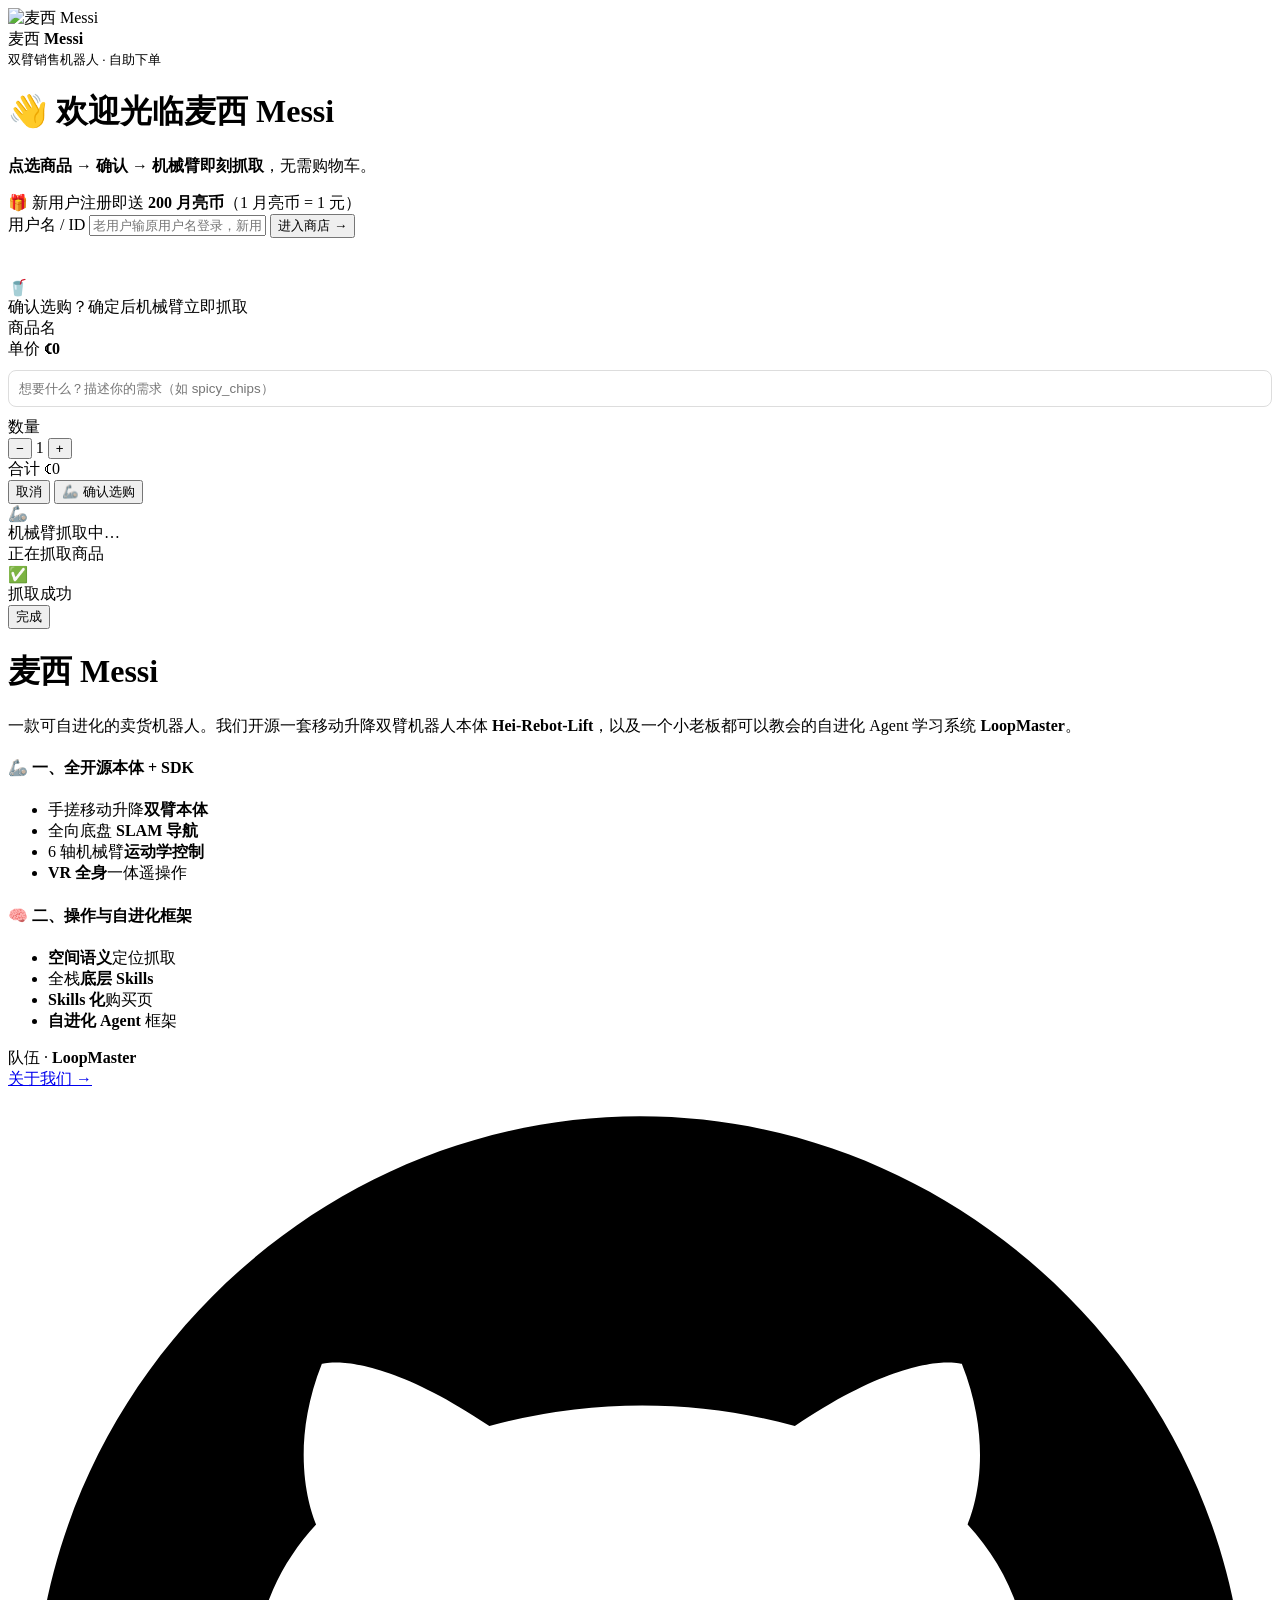
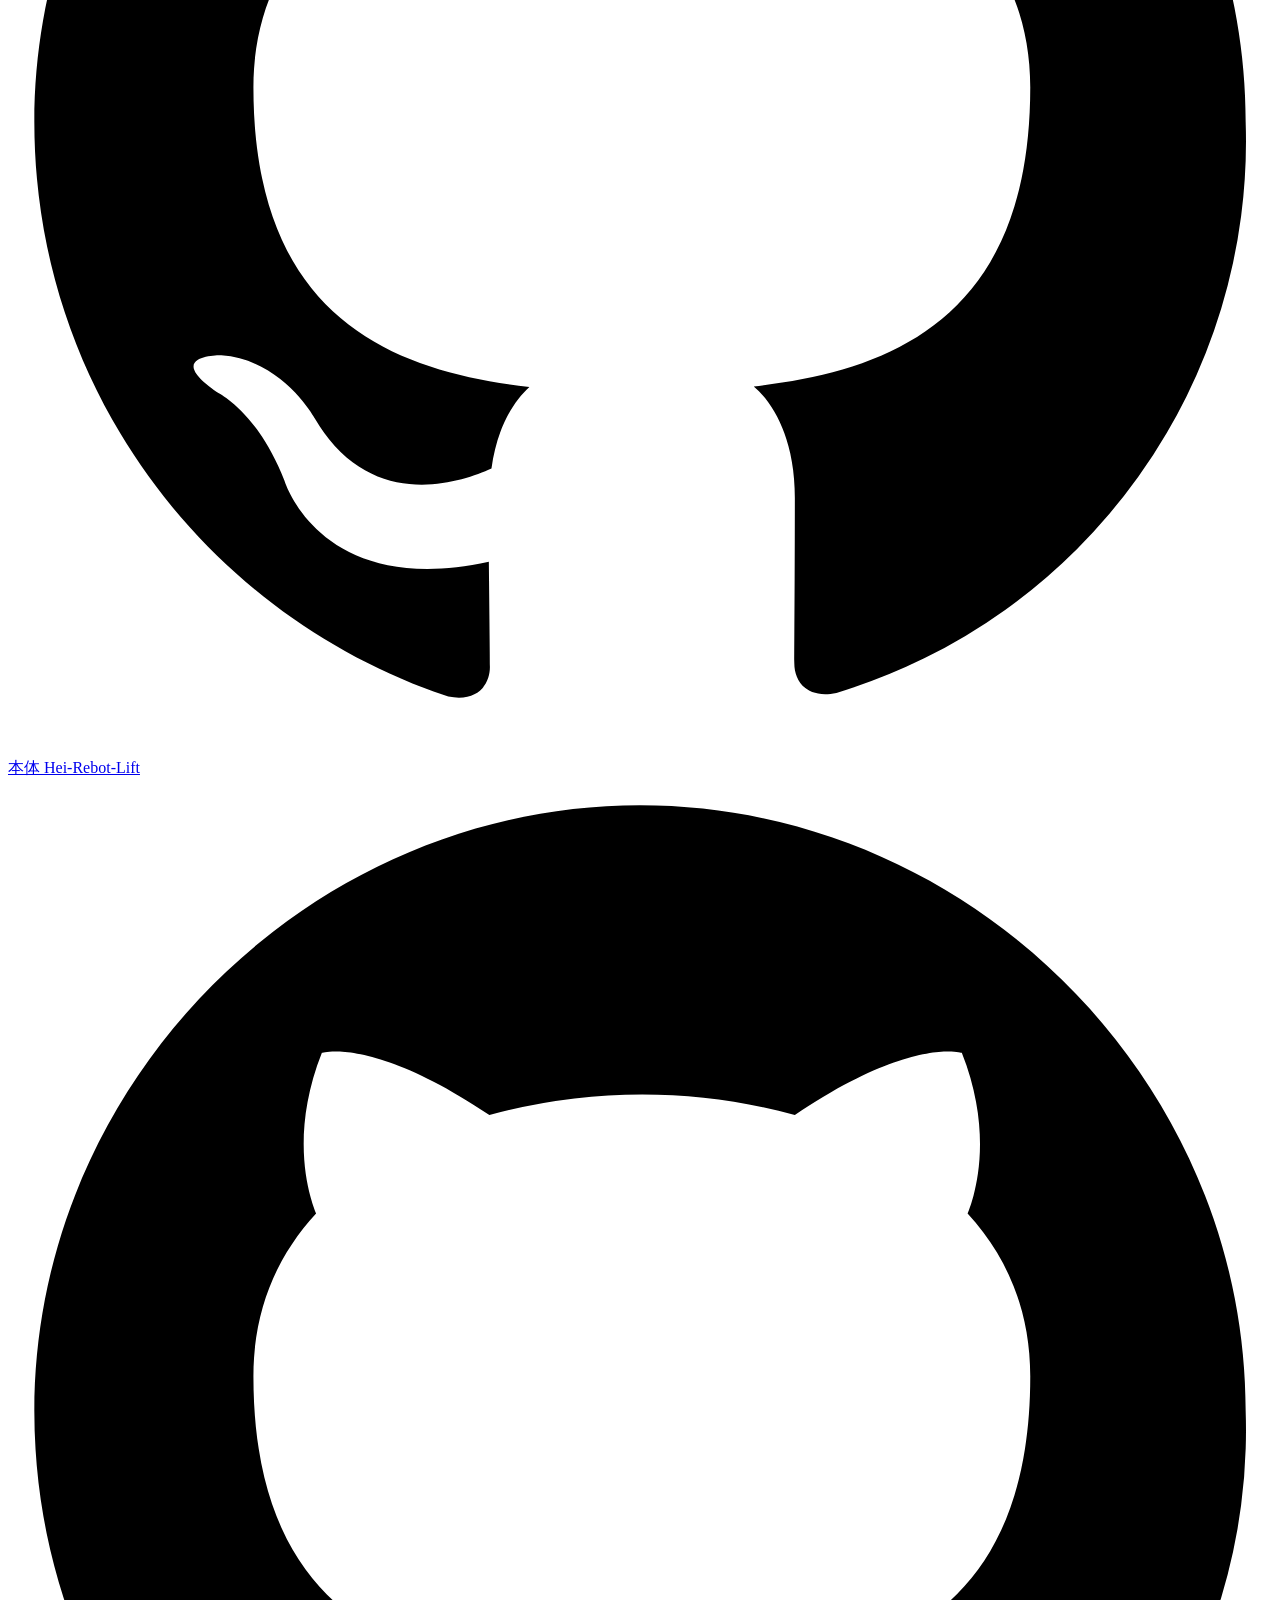
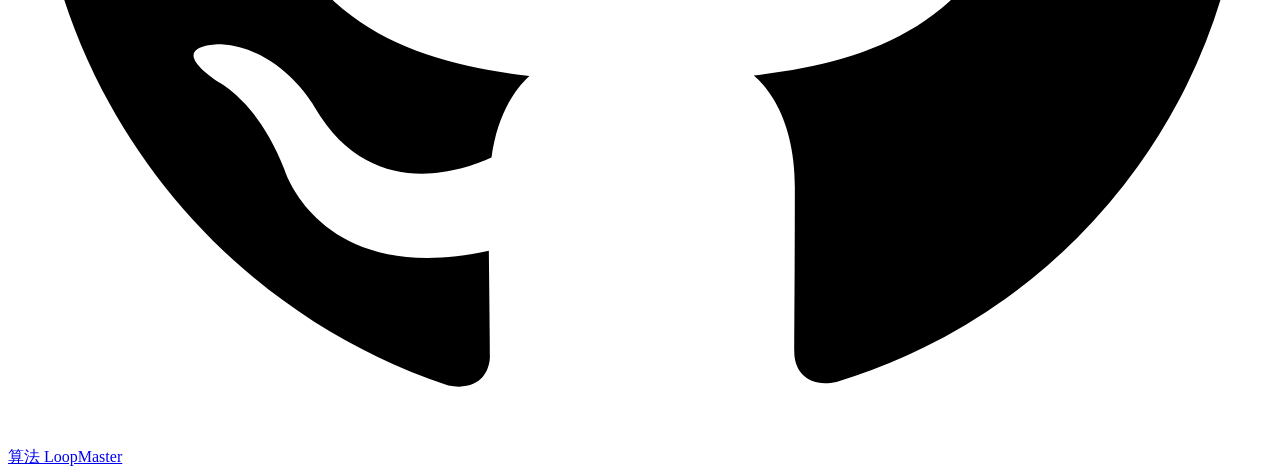
==== web_page/templates/index.html @ ed4478f7 "web: 商品仓库换成 7 件常见零食饮料+自定义，发给 agent 的字段全改英文小写下划线 - SEED_PRODUCTS 重置为 可乐/红牛/瓶装水/火腿肠/香肠/饼干/蛋糕/自定义(custo" ====
<!DOCTYPE html>
<html lang="zh-CN">
<head>
<meta charset="UTF-8">
<meta name="viewport" content="width=device-width, initial-scale=1.0, maximum-scale=1.0">
<title>麦西 Messi · 自助售卖</title>
<link rel="icon" type="image/png" href="/static/logo.png">
<link rel="stylesheet" href="/static/style.css?v=20260711d">
</head>
<body>
<div class="topbar">
  <div class="brand">
    <img class="logo" src="/static/logo.png" alt="麦西 Messi">
    <div>麦西 <span style="color:var(--orange-2);font-weight:800">Messi</span><br><small>双臂销售机器人 · 自助下单</small></div>
  </div>
  <div class="links">
    <div class="wallet" id="walletBox" style="display:none">
      <span id="uidLabel">—</span>｜<span class="coin">☾ <span id="coinLabel">0</span></span>
    </div>
    <div id="navLinks" style="display:none;align-items:center;gap:14px">
      <a href="/loopviz" class="agentloop">🔁 Agent Loop</a>
      <a href="/dashboard">数据大屏</a>
      <a href="/admin">后台</a>
      <a href="/about">关于我们</a>
      <a href="#" onclick="logout();return false;">退出</a>
    </div>
  </div>
</div>

<!-- 登录 -->
<div id="loginView">
  <div class="login-card">
    <h1>👋 欢迎光临麦西 Messi</h1>
    <p><b>点选商品 → 确认 → 机械臂即刻抓取</b>，无需购物车。</p>
    <div class="gift">🎁 新用户注册即送 <b>200 月亮币</b>（1 月亮币 = 1 元）</div>
    <label>用户名 / ID</label>
    <input id="uidInput" placeholder="老用户输原用户名登录，新用户输名字注册" autocomplete="off">
    <button class="btn mt" onclick="login()">进入商店 →</button>
  </div>
</div>

<!-- 商店 -->
<div id="shopView" class="wrap hidden" style="padding-bottom:40px">
  <div id="catalog"></div>
</div>

<!-- 点击商品：确认 -> 机械臂抓取 -> 结果 -->
<div id="modalMask" class="modal-mask hidden" onclick="if(event.target===this && !BUSY)closeItem()">
  <div class="modal">
    <!-- 1. 确认视图 -->
    <div id="mConfirm">
      <div class="m-emoji" id="mEmoji">🥤</div>
      <div class="m-title">确认选购？确定后机械臂立即抓取</div>
      <div class="m-name" id="mName">商品名</div>
      <div class="m-price">单价 <b>☾<span id="mPrice">0</span></b></div>
      <div id="mNoteBox" class="hidden" style="margin:10px 0">
        <input id="mNote" placeholder="想要什么？描述你的需求（如 spicy_chips）"
               autocomplete="off" style="width:100%;box-sizing:border-box;padding:10px;
               border:1px solid #ddd;border-radius:8px">
      </div>
      <div class="m-qty">
        <span>数量</span>
        <div class="qty-ctrl">
          <button onclick="mStep(-1)">−</button>
          <span id="mQty">1</span>
          <button onclick="mStep(1)">+</button>
        </div>
      </div>
      <div class="m-sub" id="mSub">合计 ☾0</div>
      <div class="m-actions">
        <button class="btn ghost" onclick="closeItem()">取消</button>
        <button class="btn" onclick="confirmItem()">🦾 确认选购</button>
      </div>
    </div>
    <!-- 2. 抓取中视图 -->
    <div id="mGrab" class="hidden">
      <div class="m-emoji arm-anim">🦾</div>
      <div class="m-name">机械臂抓取中…</div>
      <div class="m-title" id="mGrabName">正在抓取商品</div>
    </div>
    <!-- 3. 结果视图 -->
    <div id="mResult" class="hidden">
      <div class="m-emoji" id="rIcon">✅</div>
      <div class="m-name" id="rTitle">抓取成功</div>
      <div class="r-detail" id="rDetail"></div>
      <div class="m-actions">
        <button class="btn" onclick="closeItem()">完成</button>
      </div>
    </div>
  </div>
</div>

<div id="toast" class="toast"></div>

<!-- 项目页脚：品牌简介 + 技术亮点（只在输入名字的界面显示，进入选购后隐藏） -->
<footer class="site-footer" id="siteFooter">
  <div class="foot-wrap">
    <div class="about-hero">
      <h1>麦西 <span class="mx">Messi</span></h1>
      <p>一款可自进化的卖货机器人。我们开源一套移动升降双臂机器人本体
        <b>Hei-Rebot-Lift</b>，以及一个小老板都可以教会的自进化 Agent 学习系统 <b>LoopMaster</b>。</p>
    </div>

    <div class="about-tech">
      <div class="about-col">
        <h4>🦾 一、全开源本体 + SDK</h4>
        <ul>
          <li>手搓移动升降<b>双臂本体</b></li>
          <li>全向底盘 <b>SLAM 导航</b></li>
          <li>6 轴机械臂<b>运动学控制</b></li>
          <li><b>VR 全身</b>一体遥操作</li>
        </ul>
      </div>
      <div class="about-col">
        <h4>🧠 二、操作与自进化框架</h4>
        <ul>
          <li><b>空间语义</b>定位抓取</li>
          <li>全栈<b>底层 Skills</b></li>
          <li><b>Skills 化</b>购买页</li>
          <li><b>自进化 Agent</b> 框架</li>
        </ul>
      </div>
    </div>

    <div class="foot-bar">
      <span class="team">队伍 · <b>LoopMaster</b></span>
      <div class="foot-links">
        <a href="/about" class="about-a">关于我们 →</a>
        <div class="repo-row">
          <a href="https://github.com/lipengdong/hei-rebot-lift" target="_blank" rel="noopener">
            <svg viewBox="0 0 24 24" aria-hidden="true"><path d="M12 .5C5.73.5.5 5.73.5 12c0 5.08 3.29 9.39 7.86 10.91.58.11.79-.25.79-.56 0-.28-.01-1.02-.02-2-3.2.7-3.88-1.54-3.88-1.54-.52-1.33-1.28-1.68-1.28-1.68-1.05-.72.08-.7.08-.7 1.16.08 1.77 1.19 1.77 1.19 1.03 1.77 2.7 1.26 3.36.96.1-.75.4-1.26.72-1.55-2.55-.29-5.24-1.28-5.24-5.69 0-1.26.45-2.29 1.19-3.09-.12-.29-.52-1.46.11-3.05 0 0 .97-.31 3.18 1.18a11.1 11.1 0 0 1 2.9-.39c.98 0 1.97.13 2.9.39 2.2-1.49 3.17-1.18 3.17-1.18.63 1.59.23 2.76.11 3.05.74.8 1.19 1.83 1.19 3.09 0 4.42-2.69 5.39-5.25 5.68.41.35.78 1.05.78 2.12 0 1.53-.01 2.76-.01 3.14 0 .31.21.68.8.56A10.94 10.94 0 0 0 23.5 12C23.5 5.73 18.27.5 12 .5Z"/></svg>
            本体 Hei-Rebot-Lift
          </a>
          <a href="https://github.com/yanwen-zou/loopmaster" target="_blank" rel="noopener">
            <svg viewBox="0 0 24 24" aria-hidden="true"><path d="M12 .5C5.73.5.5 5.73.5 12c0 5.08 3.29 9.39 7.86 10.91.58.11.79-.25.79-.56 0-.28-.01-1.02-.02-2-3.2.7-3.88-1.54-3.88-1.54-.52-1.33-1.28-1.68-1.28-1.68-1.05-.72.08-.7.08-.7 1.16.08 1.77 1.19 1.77 1.19 1.03 1.77 2.7 1.26 3.36.96.1-.75.4-1.26.72-1.55-2.55-.29-5.24-1.28-5.24-5.69 0-1.26.45-2.29 1.19-3.09-.12-.29-.52-1.46.11-3.05 0 0 .97-.31 3.18 1.18a11.1 11.1 0 0 1 2.9-.39c.98 0 1.97.13 2.9.39 2.2-1.49 3.17-1.18 3.17-1.18.63 1.59.23 2.76.11 3.05.74.8 1.19 1.83 1.19 3.09 0 4.42-2.69 5.39-5.25 5.68.41.35.78 1.05.78 2.12 0 1.53-.01 2.76-.01 3.14 0 .31.21.68.8.56A10.94 10.94 0 0 0 23.5 12C23.5 5.73 18.27.5 12 .5Z"/></svg>
            算法 LoopMaster
          </a>
        </div>
      </div>
    </div>
  </div>
</footer>

<script>
let USER = null;      // {user_id, coins}
let PRODUCTS = [];
let MODAL_ID = null, MODAL_QTY = 1, BUSY = false;
const sleep = ms => new Promise(r => setTimeout(r, ms));

function toast(msg, type){
  const t = document.getElementById('toast');
  t.textContent = msg;
  t.className = 'toast show ' + (type||'');
  clearTimeout(window._tt);
  window._tt = setTimeout(()=>t.className='toast', 2600);
}

const LS_KEY = 'messi_user';   // 本设备记住的登录用户名

async function login(){
  const uid = document.getElementById('uidInput').value.trim();
  if(!uid){ toast('请输入用户 ID', 'err'); return; }
  await doLogin(uid, false);
}

// silent=true 用于刷新后的自动登录（不弹欢迎语）
async function doLogin(uid, silent){
  let d;
  try{
    const r = await fetch('/api/login', {method:'POST', headers:{'Content-Type':'application/json'},
      body: JSON.stringify({user_id: uid})});
    d = await r.json();
  }catch(e){ if(!silent) toast('网络错误', 'err'); return false; }
  if(!d.ok){ if(!silent) toast(d.msg||'登录失败', 'err'); localStorage.removeItem(LS_KEY); return false; }
  USER = {user_id: d.user_id, coins: d.coins};
  localStorage.setItem(LS_KEY, d.user_id);   // 记住登录，刷新/返回不用重输
  document.getElementById('loginView').classList.add('hidden');
  document.getElementById('shopView').classList.remove('hidden');
  document.getElementById('walletBox').style.display = 'flex';
  document.getElementById('navLinks').style.display = 'flex';
  document.getElementById('siteFooter').style.display = 'none';   // 选购页不显示项目简介页脚
  document.getElementById('uidLabel').textContent = d.user_id;
  updateWallet();
  if(!silent){
    if(d.is_new) toast('🎁 欢迎新用户！已到账 '+d.gift+' 月亮币', 'ok');
    else toast('欢迎回来，'+d.user_id+'（IP '+d.ip+'）', 'ok');
  }
  loadProducts();
  return true;
}

// 退出：清除本设备登录记忆，回到输入名字页（供换账号用）
function logout(){
  localStorage.removeItem(LS_KEY);
  resetToLogin();
  toast('已退出，可换账号登录', 'ok');
}

function updateWallet(){ document.getElementById('coinLabel').textContent = USER.coins.toFixed(0); }

async function loadProducts(){
  const r = await fetch('/api/products');
  const d = await r.json();
  PRODUCTS = d.products;
  render();
}

function render(){
  const cats = {};
  PRODUCTS.forEach(p => { (cats[p.category] = cats[p.category] || []).push(p); });
  const CAT_ICON = {'饮料':'🥤','零食':'🍪','自定义':'✨'};
  let html = '';
  for(const cat in cats){
    html += `<div class="section-title">${CAT_ICON[cat]||'📦'} ${cat}</div><div class="grid">`;
    cats[cat].forEach(p => {
      const isCustom = p.name_en === 'custom';
      const out = p.stock <= 0;
      html += `
      <div class="card ${out?'out':''}" ${out?'':`onclick="askItem(${p.id})"`}>
        <div class="emoji">${p.emoji}</div>
        <div class="name">${p.name}</div>
        <div class="row">
          <span class="price">${isCustom ? '按需' : p.price.toFixed(1)}</span>
          ${isCustom ? '<span class="stock">📝 填写需求</span>' : `<span class="stock ${p.stock<=5?'low':''}">剩 ${p.stock}</span>`}
        </div>
        <div class="row">
          ${out ? '<span class="muted">已售罄</span>' : '<span class="tap">👆 点击选购</span>'}
        </div>
      </div>`;
    });
    html += '</div>';
  }
  document.getElementById('catalog').innerHTML = html;
}

// ===== 点击商品 -> 确认 -> 机械臂抓取 =====
function showState(s){
  document.getElementById('mConfirm').classList.toggle('hidden', s!=='confirm');
  document.getElementById('mGrab').classList.toggle('hidden', s!=='grab');
  document.getElementById('mResult').classList.toggle('hidden', s!=='result');
}

function askItem(id){
  const p = PRODUCTS.find(x=>x.id===id);
  if(!p || p.stock<=0){ toast('已售罄', 'err'); return; }
  MODAL_ID = id;
  MODAL_QTY = 1;
  document.getElementById('mEmoji').textContent = p.emoji;
  document.getElementById('mName').textContent = p.name;
  document.getElementById('mPrice').textContent = p.price.toFixed(1);
  // 自定义商品：显示需求输入框
  const isCustom = p.name_en === 'custom';
  document.getElementById('mNoteBox').classList.toggle('hidden', !isCustom);
  const noteEl = document.getElementById('mNote');
  if(noteEl) noteEl.value = '';
  syncModal();
  showState('confirm');
  document.getElementById('modalMask').classList.remove('hidden');
}
function mStep(d){
  const p = PRODUCTS.find(x=>x.id===MODAL_ID);
  MODAL_QTY = Math.max(1, Math.min(p.stock, MODAL_QTY + d));   // 1..剩余库存
  syncModal();
}
function syncModal(){
  const p = PRODUCTS.find(x=>x.id===MODAL_ID);
  document.getElementById('mQty').textContent = MODAL_QTY;
  document.getElementById('mSub').textContent = '合计 ☾' + (p.price*MODAL_QTY).toFixed(1);
}

async function confirmItem(){
  if(BUSY) return;
  const p = PRODUCTS.find(x=>x.id===MODAL_ID);
  if(MODAL_QTY > p.stock){ toast('库存不足', 'err'); return; }
  if(USER.coins < p.price*MODAL_QTY){ toast('月亮币不足', 'err'); return; }

  const isCustom = p.name_en === 'custom';
  const note = isCustom ? document.getElementById('mNote').value.trim() : '';
  if(isCustom && !note){ toast('请描述你想要的商品', 'err'); return; }

  BUSY = true;
  document.getElementById('mGrabName').textContent = `正在抓取 ${p.emoji}${p.name} ×${MODAL_QTY}`;
  showState('grab');
  await sleep(900);   // 让"机械臂抓取中"动画呈现

  const item = {id: MODAL_ID, qty: MODAL_QTY};
  if(note) item.note = note;
  let d;
  try{
    const r = await fetch('/api/order', {method:'POST', headers:{'Content-Type':'application/json'},
      body: JSON.stringify({user_id: USER.user_id, items:[item]})});
    d = await r.json();
  }catch(e){ d = {ok:false, msg:'网络错误'}; }
  BUSY = false;

  if(!d.ok){ showState('confirm'); toast(d.msg||'下单失败', 'err'); return; }

  USER.coins = d.coins;
  updateWallet();
  const a = d.arm;
  const rIcon = document.getElementById('rIcon');
  const rTitle = document.getElementById('rTitle');
  if(d.status==='success'){ rIcon.textContent='✅'; rTitle.textContent='抓取成功'; }
  else if(d.status==='partial'){ rIcon.textContent='⚠️'; rTitle.textContent='部分抓取成功'; }
  else { rIcon.textContent='❌'; rTitle.textContent='抓取失败'; }
  document.getElementById('rDetail').innerHTML =
    `🦾 机械臂执行 <b>${a.exec}</b> 次（成功 ${a.success} · 失败 ${a.fail}）<br>` +
    (d.paid>0 ? `已扣 <b class="coin">☾${d.paid.toFixed(0)}</b>，余额 ☾${d.coins.toFixed(0)}`
              : '本次未扣款');
  showState('result');
  loadProducts();   // 后台刷新库存
}

function closeItem(){
  if(BUSY) return;
  MODAL_ID = null;
  document.getElementById('modalMask').classList.add('hidden');
  showState('confirm');
}

document.getElementById('uidInput').addEventListener('keydown', e=>{ if(e.key==='Enter') login(); });

// 返回首页 = 回到「输入名字」页：清空登录态、隐藏选购页
function resetToLogin(){
  USER = null;
  document.getElementById('loginView').classList.remove('hidden');
  document.getElementById('shopView').classList.add('hidden');
  document.getElementById('walletBox').style.display = 'none';
  document.getElementById('navLinks').style.display = 'none';
  document.getElementById('siteFooter').style.display = '';       // 回到输入名字页恢复页脚
  const inp = document.getElementById('uidInput'); if(inp) inp.value = '';
}
// 登录状态监测：本设备记住过用户名就自动登录，刷新/返回都不用重输
(function(){
  const saved = localStorage.getItem(LS_KEY);
  if(saved) doLogin(saved, true);
})();
</script>
</body>
</html>
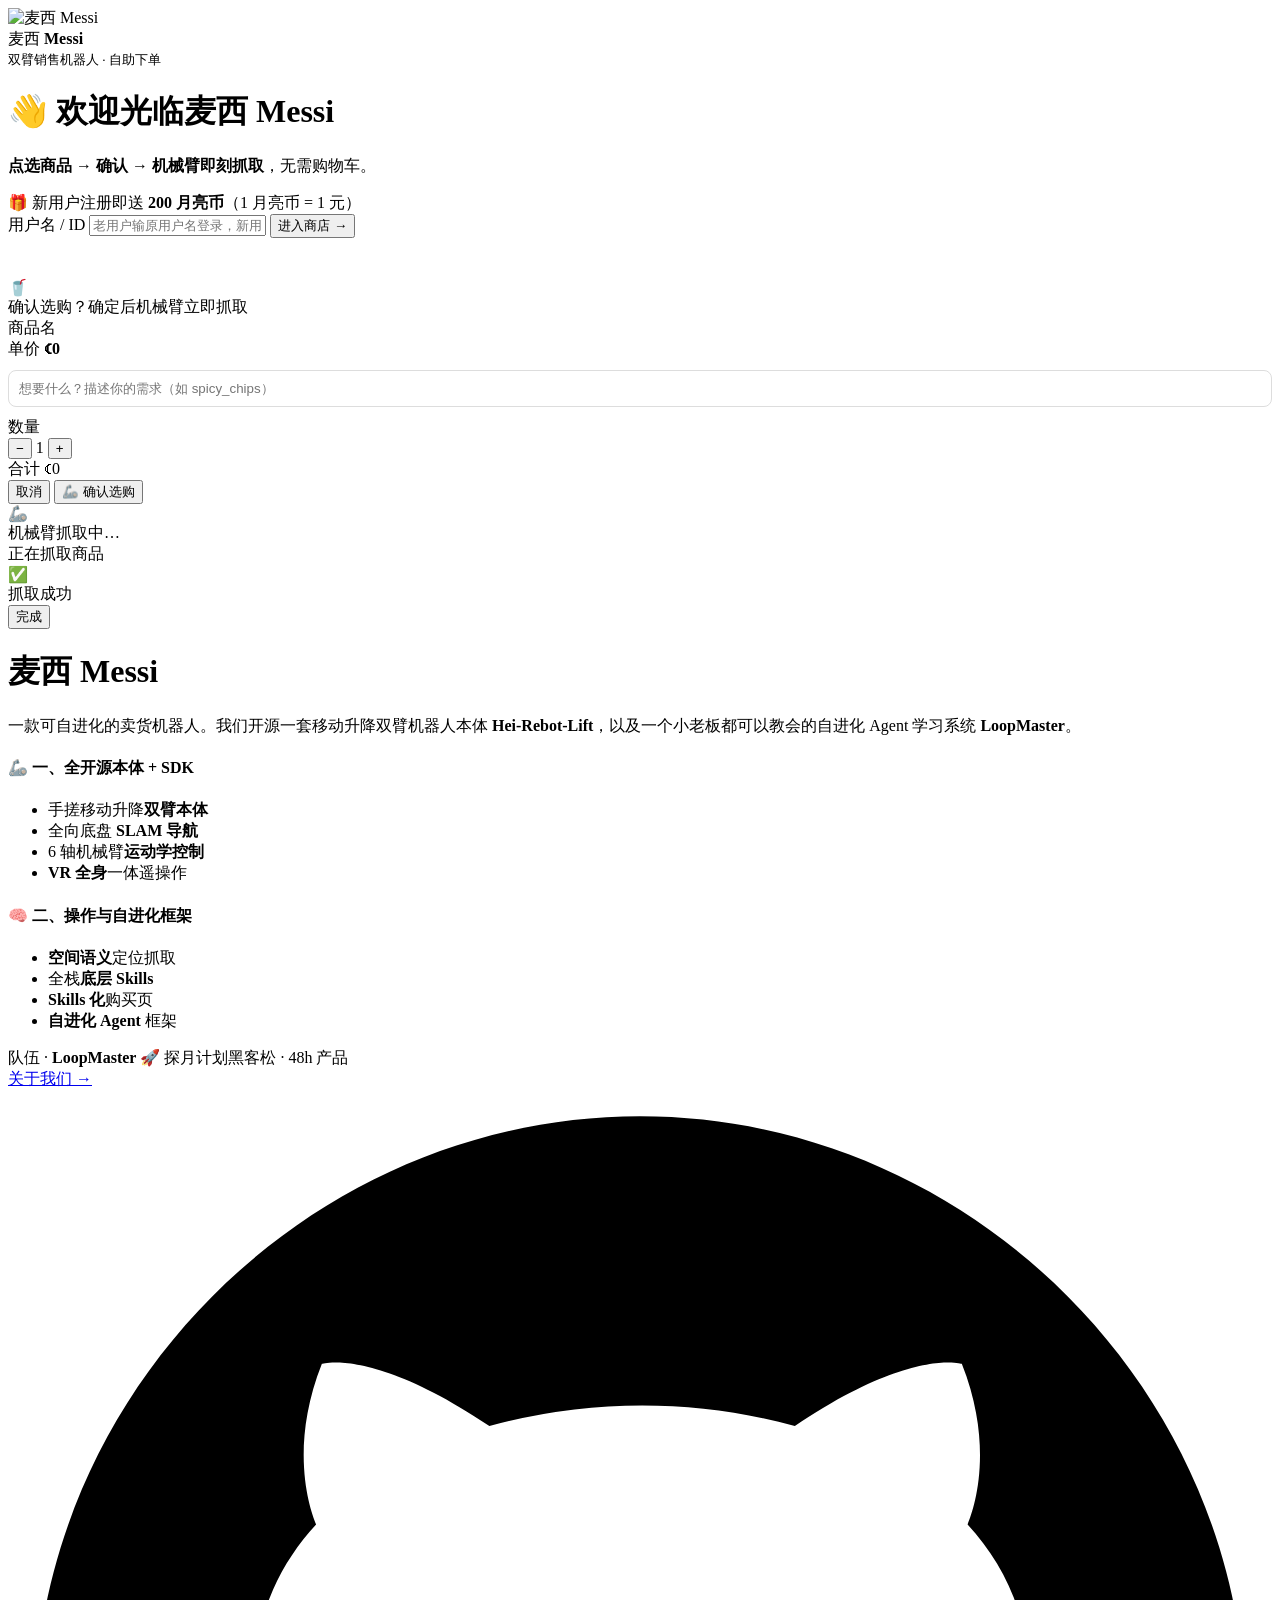
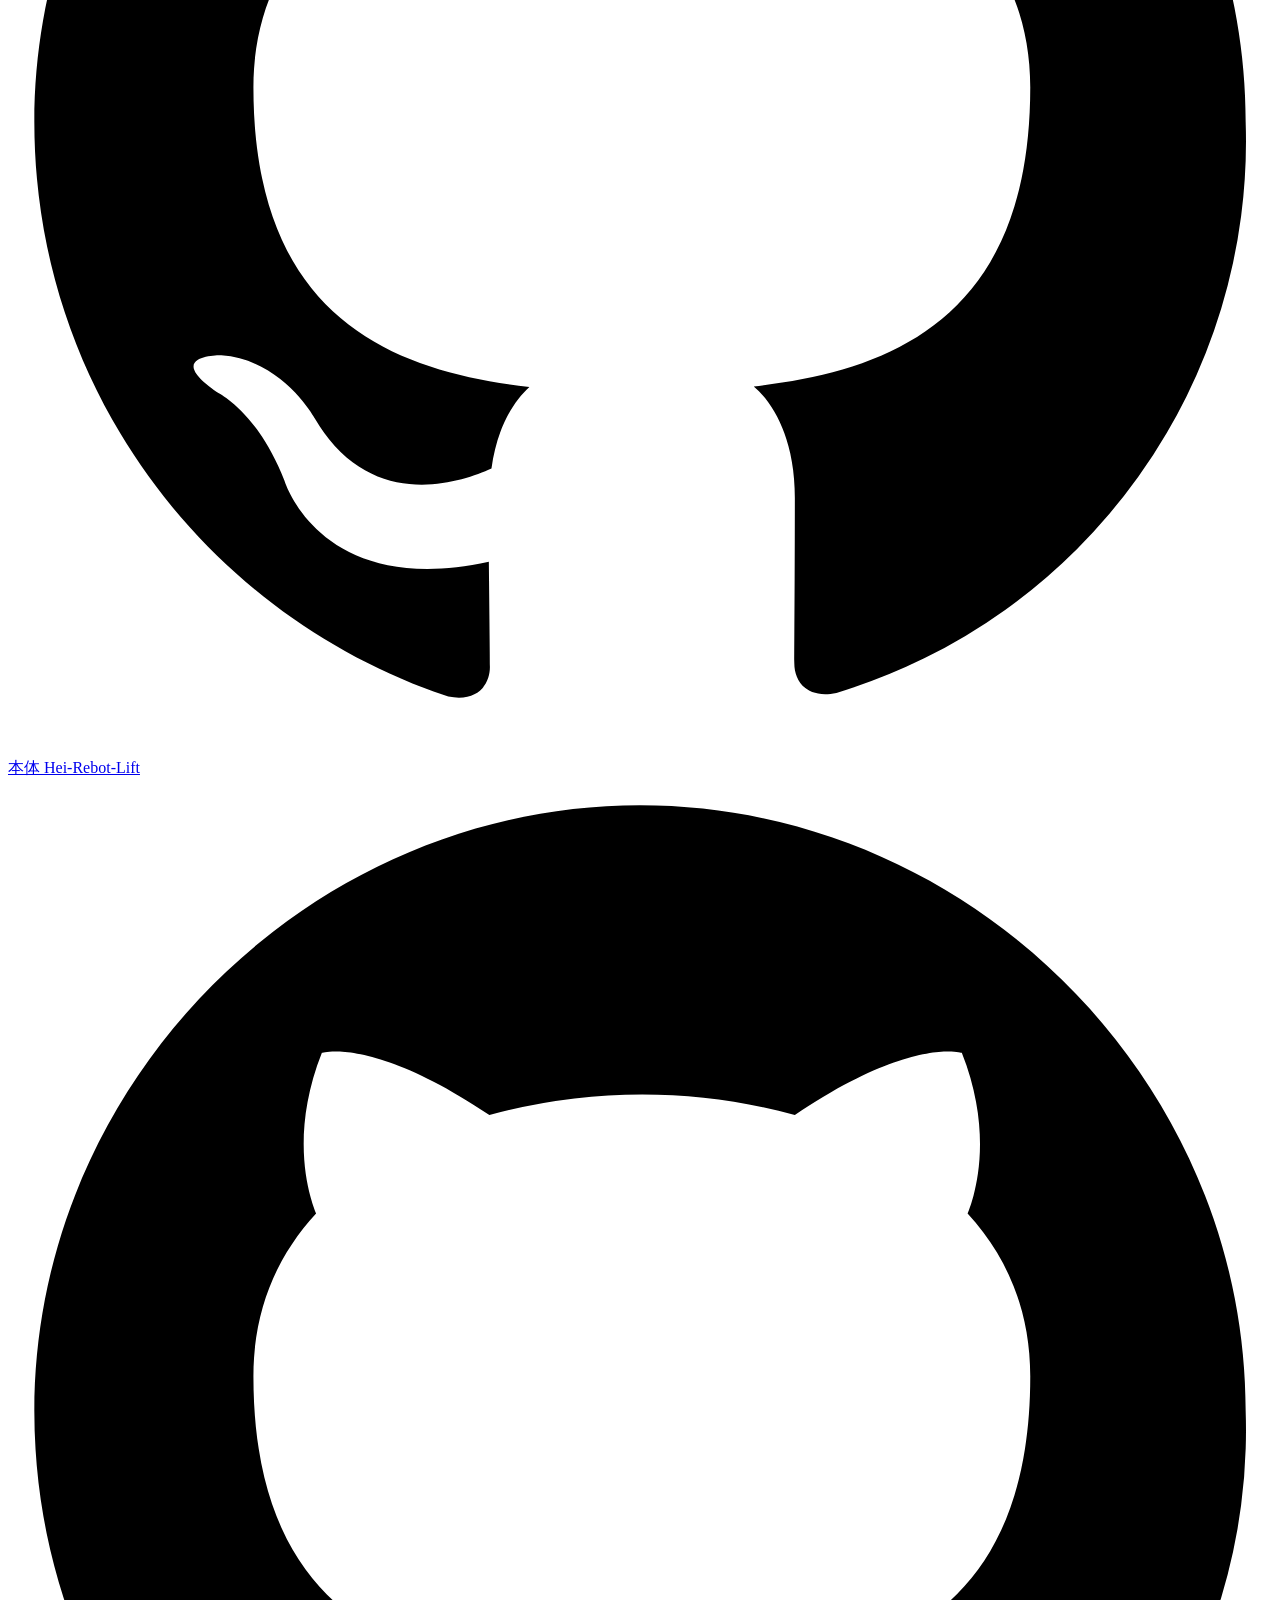
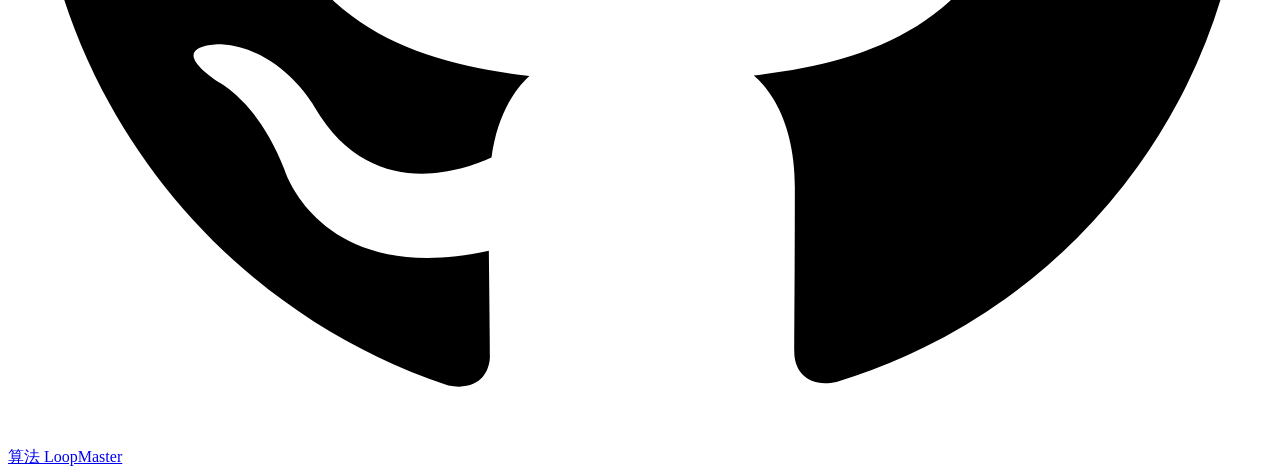
==== commit ebe9a920: "下单流程：取消「确定取走」确认按钮，改为下单后等待 agent 上报完成 - 前端真机模式：下单(pending)后停留在取货动画并轮询 /api/order/status，   直到 agent r" ====
--- a/web_page/templates/index.html
+++ b/web_page/templates/index.html
@@ -5,7 +5,7 @@
 <meta name="viewport" content="width=device-width, initial-scale=1.0, maximum-scale=1.0">
 <title>麦西 Messi · 自助售卖</title>
 <link rel="icon" type="image/png" href="/static/logo.png">
-<link rel="stylesheet" href="/static/style.css?v=20260711d">
+<link rel="stylesheet" href="/static/style.css?v=20260711f">
 </head>
 <body>
 <div class="topbar">
@@ -124,6 +124,7 @@
 
     <div class="foot-bar">
       <span class="team">队伍 · <b>LoopMaster</b></span>
+      <span class="hack">🚀 探月计划黑客松 · 48h 产品</span>
       <div class="foot-links">
         <a href="/about" class="about-a">关于我们 →</a>
         <div class="repo-row">
@@ -178,7 +179,8 @@
   document.getElementById('shopView').classList.remove('hidden');
   document.getElementById('walletBox').style.display = 'flex';
   document.getElementById('navLinks').style.display = 'flex';
-  document.getElementById('siteFooter').style.display = 'none';   // 选购页不显示项目简介页脚
+  document.getElementById('siteFooter').style.display = 'none';   // 选购页不显示项目简介大页脚
+  document.getElementById('miniFooter').style.display = 'flex';   // 改用底部精致小页脚
   document.getElementById('uidLabel').textContent = d.user_id;
   updateWallet();
   if(!silent){
@@ -295,6 +297,16 @@
 
   if(!d.ok){ showState('confirm'); toast(d.msg||'下单失败', 'err'); return; }
 
+  // 真机模式：下单只建任务，不弹「确定取走」——原地等待 agent 上报完成后再显示结果并结算
+  if(d.status === 'pending'){
+    document.getElementById('mGrabName').textContent =
+      `机械臂正在为你取货 ${p.emoji}${p.name} ×${MODAL_QTY}，等待完成…`;
+    showState('grab');
+    pollOrder(d.order_id);
+    loadProducts();
+    return;
+  }
+
   USER.coins = d.coins;
   updateWallet();
   const a = d.arm;
@@ -311,8 +323,39 @@
   loadProducts();   // 后台刷新库存
 }
 
+// ===== 等待 agent 完成（真机模式：下单后原地轮询，直到机器人/agent 上报完成再结算显示） =====
+let WAIT_ORDER = null, WAIT_TIMER = null, IN_PICKUP = false;
+function stopWait(){ if(WAIT_TIMER){ clearInterval(WAIT_TIMER); WAIT_TIMER=null; } }
+
+function pollOrder(oid){
+  stopWait();
+  WAIT_ORDER = oid;
+  IN_PICKUP = true;   // 等待期间禁止关闭弹窗
+  WAIT_TIMER = setInterval(async ()=>{
+    let d;
+    try{ d = await (await fetch('/api/order/status?order_id=' + oid)).json(); }
+    catch(e){ return; }               // 网络抖动：下次轮询再试
+    if(!d.ok || !d.settled) return;   // 仍在等待 agent 完成
+    stopWait(); IN_PICKUP = false;
+    if(typeof d.coins === 'number'){ USER.coins = d.coins; updateWallet(); }
+    const a = d.arm || {};
+    const rIcon = document.getElementById('rIcon');
+    const rTitle = document.getElementById('rTitle');
+    if(d.order_status==='success'){ rIcon.textContent='✅'; rTitle.textContent='取货完成'; }
+    else if(d.order_status==='partial'){ rIcon.textContent='⚠️'; rTitle.textContent='部分完成'; }
+    else { rIcon.textContent='❌'; rTitle.textContent='取货失败'; }
+    document.getElementById('rDetail').innerHTML =
+      (a.exec ? `🦾 机械臂执行 <b>${a.exec}</b> 次（成功 ${a.success} · 失败 ${a.fail}）<br>` : '') +
+      (d.paid>0 ? `已扣 <b class="coin">☾${(d.paid||0).toFixed(0)}</b>，余额 ☾${(d.coins||0).toFixed(0)}`
+                : '本次未扣款') +
+      '<br>感谢惠顾，机器人已完成 🦾';
+    showState('result');
+    loadProducts();
+  }, 2000);
+}
+
 function closeItem(){
-  if(BUSY) return;
+  if(BUSY || IN_PICKUP) return;   // 等待 agent 完成期间不允许关闭弹窗
   MODAL_ID = null;
   document.getElementById('modalMask').classList.add('hidden');
   showState('confirm');
@@ -323,11 +366,14 @@
 // 返回首页 = 回到「输入名字」页：清空登录态、隐藏选购页
 function resetToLogin(){
   USER = null;
+  stopWait(); IN_PICKUP = false;                                   // 清掉等待轮询
+  const mm = document.getElementById('modalMask'); if(mm) mm.classList.add('hidden');
   document.getElementById('loginView').classList.remove('hidden');
   document.getElementById('shopView').classList.add('hidden');
   document.getElementById('walletBox').style.display = 'none';
   document.getElementById('navLinks').style.display = 'none';
-  document.getElementById('siteFooter').style.display = '';       // 回到输入名字页恢复页脚
+  document.getElementById('siteFooter').style.display = '';       // 回到输入名字页恢复大页脚
+  document.getElementById('miniFooter').style.display = 'none';
   const inp = document.getElementById('uidInput'); if(inp) inp.value = '';
 }
 // 登录状态监测：本设备记住过用户名就自动登录，刷新/返回都不用重输
@@ -336,5 +382,13 @@
   if(saved) doLogin(saved, true);
 })();
 </script>
+
+<!-- 选购页底部统一精致页脚（登录页用大页脚，故默认隐藏） -->
+<footer class="mini-footer" id="miniFooter" style="display:none">
+  <span class="team">队伍 · <b>LoopMaster</b></span>
+  <span class="hack">🚀 探月计划黑客松 · 48h 产品</span>
+  <a class="repo" href="https://github.com/lipengdong/hei-rebot-lift" target="_blank" rel="noopener"><svg viewBox="0 0 24 24" aria-hidden="true"><path d="M12 .5C5.73.5.5 5.73.5 12c0 5.08 3.29 9.39 7.86 10.91.58.11.79-.25.79-.56 0-.28-.01-1.02-.02-2-3.2.7-3.88-1.54-3.88-1.54-.52-1.33-1.28-1.68-1.28-1.68-1.05-.72.08-.7.08-.7 1.16.08 1.77 1.19 1.77 1.19 1.03 1.77 2.7 1.26 3.36.96.1-.75.4-1.26.72-1.55-2.55-.29-5.24-1.28-5.24-5.69 0-1.26.45-2.29 1.19-3.09-.12-.29-.52-1.46.11-3.05 0 0 .97-.31 3.18 1.18a11.1 11.1 0 0 1 2.9-.39c.98 0 1.97.13 2.9.39 2.2-1.49 3.17-1.18 3.17-1.18.63 1.59.23 2.76.11 3.05.74.8 1.19 1.83 1.19 3.09 0 4.42-2.69 5.39-5.25 5.68.41.35.78 1.05.78 2.12 0 1.53-.01 2.76-.01 3.14 0 .31.21.68.8.56A10.94 10.94 0 0 0 23.5 12C23.5 5.73 18.27.5 12 .5Z"/></svg>本体 Hei-Rebot-Lift</a>
+  <a class="repo" href="https://github.com/yanwen-zou/loopmaster" target="_blank" rel="noopener"><svg viewBox="0 0 24 24" aria-hidden="true"><path d="M12 .5C5.73.5.5 5.73.5 12c0 5.08 3.29 9.39 7.86 10.91.58.11.79-.25.79-.56 0-.28-.01-1.02-.02-2-3.2.7-3.88-1.54-3.88-1.54-.52-1.33-1.28-1.68-1.28-1.68-1.05-.72.08-.7.08-.7 1.16.08 1.77 1.19 1.77 1.19 1.03 1.77 2.7 1.26 3.36.96.1-.75.4-1.26.72-1.55-2.55-.29-5.24-1.28-5.24-5.69 0-1.26.45-2.29 1.19-3.09-.12-.29-.52-1.46.11-3.05 0 0 .97-.31 3.18 1.18a11.1 11.1 0 0 1 2.9-.39c.98 0 1.97.13 2.9.39 2.2-1.49 3.17-1.18 3.17-1.18.63 1.59.23 2.76.11 3.05.74.8 1.19 1.83 1.19 3.09 0 4.42-2.69 5.39-5.25 5.68.41.35.78 1.05.78 2.12 0 1.53-.01 2.76-.01 3.14 0 .31.21.68.8.56A10.94 10.94 0 0 0 23.5 12C23.5 5.73 18.27.5 12 .5Z"/></svg>算法 LoopMaster</a>
+</footer>
 </body>
 </html>
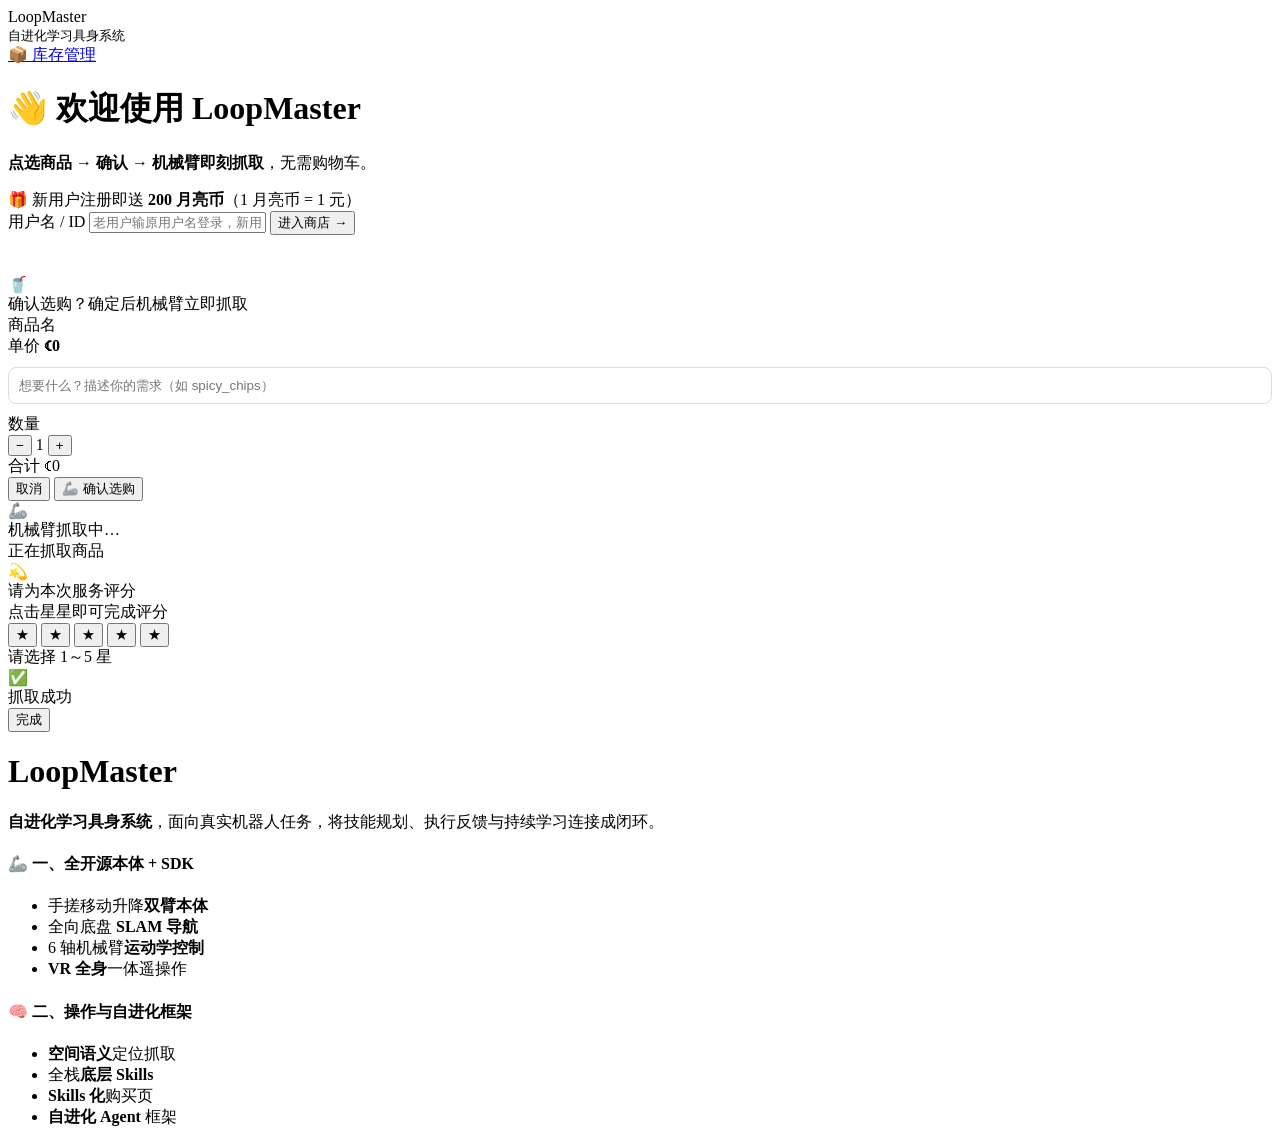
==== commit b9635e40: "feat(web): 更新商品目录、演示任务与管理后台" ====
--- a/web_page/templates/index.html
+++ b/web_page/templates/index.html
@@ -3,25 +3,24 @@
 <head>
 <meta charset="UTF-8">
 <meta name="viewport" content="width=device-width, initial-scale=1.0, maximum-scale=1.0">
-<title>麦西 Messi · 自助售卖</title>
-<link rel="icon" type="image/png" href="/static/logo.png">
-<link rel="stylesheet" href="/static/style.css?v=20260711f">
+<title>LoopMaster · 自进化学习具身系统</title>
+<link rel="icon" type="image/png" href="/static/loopmaster_logo.png">
+<link rel="stylesheet" href="/static/style.css?v=20260819f">
 </head>
 <body>
 <div class="topbar">
   <div class="brand">
-    <img class="logo" src="/static/logo.png" alt="麦西 Messi">
-    <div>麦西 <span style="color:var(--orange-2);font-weight:800">Messi</span><br><small>双臂销售机器人 · 自助下单</small></div>
+    <img class="logo" src="/static/loopmaster_logo.png" alt="LoopMaster"
+         onerror="this.style.display='none'">
+    <div>LoopMaster<br><small>自进化学习具身系统</small></div>
   </div>
   <div class="links">
+    <a href="/dashboard" class="inventory-link">📦 库存管理</a>
     <div class="wallet" id="walletBox" style="display:none">
       <span id="uidLabel">—</span>｜<span class="coin">☾ <span id="coinLabel">0</span></span>
     </div>
     <div id="navLinks" style="display:none;align-items:center;gap:14px">
       <a href="/loopviz" class="agentloop">🔁 Agent Loop</a>
-      <a href="/dashboard">数据大屏</a>
-      <a href="/admin">后台</a>
-      <a href="/about">关于我们</a>
       <a href="#" onclick="logout();return false;">退出</a>
     </div>
   </div>
@@ -30,7 +29,7 @@
 <!-- 登录 -->
 <div id="loginView">
   <div class="login-card">
-    <h1>👋 欢迎光临麦西 Messi</h1>
+    <h1>👋 欢迎使用 LoopMaster</h1>
     <p><b>点选商品 → 确认 → 机械臂即刻抓取</b>，无需购物车。</p>
     <div class="gift">🎁 新用户注册即送 <b>200 月亮币</b>（1 月亮币 = 1 元）</div>
     <label>用户名 / ID</label>
@@ -51,6 +50,7 @@
     <div id="mConfirm">
       <div class="m-emoji" id="mEmoji">🥤</div>
       <div class="m-title">确认选购？确定后机械臂立即抓取</div>
+      <div id="queueNotice" class="queue-notice hidden"></div>
       <div class="m-name" id="mName">商品名</div>
       <div class="m-price">单价 <b>☾<span id="mPrice">0</span></b></div>
       <div id="mNoteBox" class="hidden" style="margin:10px 0">
@@ -77,8 +77,30 @@
       <div class="m-emoji arm-anim">🦾</div>
       <div class="m-name">机械臂抓取中…</div>
       <div class="m-title" id="mGrabName">正在抓取商品</div>
-    </div>
-    <!-- 3. 结果视图 -->
+      <div id="mGrabActions" style="display:none;margin-top:18px">
+        <div class="m-title" style="margin-bottom:10px">取到商品后点「确定取走」即可完成付款</div>
+        <div class="m-actions">
+          <button id="pickupFailBtn" class="btn warning" onclick="reportPickupFailure()">❌ 抓取失败</button>
+          <button id="pickupConfirmBtn" class="btn" onclick="confirmPickup()">✅ 确定取走</button>
+        </div>
+      </div>
+    </div>
+    <!-- 3. 评价视图：点击星星即提交评分 -->
+    <div id="mRating" class="hidden">
+      <div class="m-emoji">💫</div>
+      <div class="m-name">请为本次服务评分</div>
+      <div class="m-title">点击星星即可完成评分</div>
+      <div class="rating-detail" id="ratingDetail"></div>
+      <div class="star-rating" role="radiogroup" aria-label="订单评分" onmouseleave="restoreRatingStars()">
+        <button type="button" data-score="1" role="radio" aria-checked="false" aria-label="1 星" onmouseenter="previewRatingStars(1)" onclick="submitRating(1)">★</button>
+        <button type="button" data-score="2" role="radio" aria-checked="false" aria-label="2 星" onmouseenter="previewRatingStars(2)" onclick="submitRating(2)">★</button>
+        <button type="button" data-score="3" role="radio" aria-checked="false" aria-label="3 星" onmouseenter="previewRatingStars(3)" onclick="submitRating(3)">★</button>
+        <button type="button" data-score="4" role="radio" aria-checked="false" aria-label="4 星" onmouseenter="previewRatingStars(4)" onclick="submitRating(4)">★</button>
+        <button type="button" data-score="5" role="radio" aria-checked="false" aria-label="5 星" onmouseenter="previewRatingStars(5)" onclick="submitRating(5)">★</button>
+      </div>
+      <div class="rating-status" id="ratingStatus">请选择 1～5 星</div>
+    </div>
+    <!-- 4. 失败/异常结果视图 -->
     <div id="mResult" class="hidden">
       <div class="m-emoji" id="rIcon">✅</div>
       <div class="m-name" id="rTitle">抓取成功</div>
@@ -96,9 +118,8 @@
 <footer class="site-footer" id="siteFooter">
   <div class="foot-wrap">
     <div class="about-hero">
-      <h1>麦西 <span class="mx">Messi</span></h1>
-      <p>一款可自进化的卖货机器人。我们开源一套移动升降双臂机器人本体
-        <b>Hei-Rebot-Lift</b>，以及一个小老板都可以教会的自进化 Agent 学习系统 <b>LoopMaster</b>。</p>
+      <h1>LoopMaster</h1>
+      <p><b>自进化学习具身系统</b>，面向真实机器人任务，将技能规划、执行反馈与持续学习连接成闭环。</p>
     </div>
 
     <div class="about-tech">
@@ -122,23 +143,6 @@
       </div>
     </div>
 
-    <div class="foot-bar">
-      <span class="team">队伍 · <b>LoopMaster</b></span>
-      <span class="hack">🚀 探月计划黑客松 · 48h 产品</span>
-      <div class="foot-links">
-        <a href="/about" class="about-a">关于我们 →</a>
-        <div class="repo-row">
-          <a href="https://github.com/lipengdong/hei-rebot-lift" target="_blank" rel="noopener">
-            <svg viewBox="0 0 24 24" aria-hidden="true"><path d="M12 .5C5.73.5.5 5.73.5 12c0 5.08 3.29 9.39 7.86 10.91.58.11.79-.25.79-.56 0-.28-.01-1.02-.02-2-3.2.7-3.88-1.54-3.88-1.54-.52-1.33-1.28-1.68-1.28-1.68-1.05-.72.08-.7.08-.7 1.16.08 1.77 1.19 1.77 1.19 1.03 1.77 2.7 1.26 3.36.96.1-.75.4-1.26.72-1.55-2.55-.29-5.24-1.28-5.24-5.69 0-1.26.45-2.29 1.19-3.09-.12-.29-.52-1.46.11-3.05 0 0 .97-.31 3.18 1.18a11.1 11.1 0 0 1 2.9-.39c.98 0 1.97.13 2.9.39 2.2-1.49 3.17-1.18 3.17-1.18.63 1.59.23 2.76.11 3.05.74.8 1.19 1.83 1.19 3.09 0 4.42-2.69 5.39-5.25 5.68.41.35.78 1.05.78 2.12 0 1.53-.01 2.76-.01 3.14 0 .31.21.68.8.56A10.94 10.94 0 0 0 23.5 12C23.5 5.73 18.27.5 12 .5Z"/></svg>
-            本体 Hei-Rebot-Lift
-          </a>
-          <a href="https://github.com/yanwen-zou/loopmaster" target="_blank" rel="noopener">
-            <svg viewBox="0 0 24 24" aria-hidden="true"><path d="M12 .5C5.73.5.5 5.73.5 12c0 5.08 3.29 9.39 7.86 10.91.58.11.79-.25.79-.56 0-.28-.01-1.02-.02-2-3.2.7-3.88-1.54-3.88-1.54-.52-1.33-1.28-1.68-1.28-1.68-1.05-.72.08-.7.08-.7 1.16.08 1.77 1.19 1.77 1.19 1.03 1.77 2.7 1.26 3.36.96.1-.75.4-1.26.72-1.55-2.55-.29-5.24-1.28-5.24-5.69 0-1.26.45-2.29 1.19-3.09-.12-.29-.52-1.46.11-3.05 0 0 .97-.31 3.18 1.18a11.1 11.1 0 0 1 2.9-.39c.98 0 1.97.13 2.9.39 2.2-1.49 3.17-1.18 3.17-1.18.63 1.59.23 2.76.11 3.05.74.8 1.19 1.83 1.19 3.09 0 4.42-2.69 5.39-5.25 5.68.41.35.78 1.05.78 2.12 0 1.53-.01 2.76-.01 3.14 0 .31.21.68.8.56A10.94 10.94 0 0 0 23.5 12C23.5 5.73 18.27.5 12 .5Z"/></svg>
-            算法 LoopMaster
-          </a>
-        </div>
-      </div>
-    </div>
   </div>
 </footer>
 
@@ -156,7 +160,7 @@
   window._tt = setTimeout(()=>t.className='toast', 2600);
 }
 
-const LS_KEY = 'messi_user';   // 本设备记住的登录用户名
+const LS_KEY = 'loopmaster_user';   // 本设备记住的登录用户名
 
 async function login(){
   const uid = document.getElementById('uidInput').value.trim();
@@ -180,7 +184,6 @@
   document.getElementById('walletBox').style.display = 'flex';
   document.getElementById('navLinks').style.display = 'flex';
   document.getElementById('siteFooter').style.display = 'none';   // 选购页不显示项目简介大页脚
-  document.getElementById('miniFooter').style.display = 'flex';   // 改用底部精致小页脚
   document.getElementById('uidLabel').textContent = d.user_id;
   updateWallet();
   if(!silent){
@@ -210,23 +213,25 @@
 function render(){
   const cats = {};
   PRODUCTS.forEach(p => { (cats[p.category] = cats[p.category] || []).push(p); });
-  const CAT_ICON = {'饮料':'🥤','零食':'🍪','自定义':'✨'};
+  const CAT_ICON = {'饮料':'🥤','零食':'🍪','日用品':'🧻','自定义':'✨'};
   let html = '';
   for(const cat in cats){
     html += `<div class="section-title">${CAT_ICON[cat]||'📦'} ${cat}</div><div class="grid">`;
     cats[cat].forEach(p => {
       const isCustom = p.name_en === 'custom';
+      const isCestbon = p.name_en === 'cestbon_water';
+      const showFullProduct = isCestbon || p.name_en === 'oriental_leaf_jasmine_tea';
       const out = p.stock <= 0;
       html += `
       <div class="card ${out?'out':''}" ${out?'':`onclick="askItem(${p.id})"`}>
-        <div class="emoji">${p.emoji}</div>
+        ${p.image ? `<div class="emoji img"><img class="${showFullProduct?'product-contain':''}" src="/static/assets/${p.image}" alt="${p.name}" loading="lazy"></div>` : `<div class="emoji">${p.emoji}</div>`}
         <div class="name">${p.name}</div>
         <div class="row">
           <span class="price">${isCustom ? '按需' : p.price.toFixed(1)}</span>
           ${isCustom ? '<span class="stock">📝 填写需求</span>' : `<span class="stock ${p.stock<=5?'low':''}">剩 ${p.stock}</span>`}
         </div>
         <div class="row">
-          ${out ? '<span class="muted">已售罄</span>' : '<span class="tap">👆 点击选购</span>'}
+          ${out ? '<span class="muted sold-out">已售罄</span>' : '<span class="tap">👆 点击选购</span>'}
         </div>
       </div>`;
     });
@@ -239,6 +244,7 @@
 function showState(s){
   document.getElementById('mConfirm').classList.toggle('hidden', s!=='confirm');
   document.getElementById('mGrab').classList.toggle('hidden', s!=='grab');
+  document.getElementById('mRating').classList.toggle('hidden', s!=='rating');
   document.getElementById('mResult').classList.toggle('hidden', s!=='result');
 }
 
@@ -247,7 +253,13 @@
   if(!p || p.stock<=0){ toast('已售罄', 'err'); return; }
   MODAL_ID = id;
   MODAL_QTY = 1;
-  document.getElementById('mEmoji').textContent = p.emoji;
+  document.getElementById('queueNotice').classList.add('hidden');
+  const mE = document.getElementById('mEmoji');
+  if(p.image){
+    const fit = ['cestbon_water', 'oriental_leaf_jasmine_tea'].includes(p.name_en) ? 'contain' : 'cover';
+    mE.innerHTML = `<img src="/static/assets/${p.image}" alt="${p.name}" style="width:130px;height:130px;object-fit:${fit};border-radius:18px;background:#fff">`;
+  }
+  else { mE.textContent = p.emoji; }
   document.getElementById('mName').textContent = p.name;
   document.getElementById('mPrice').textContent = p.price.toFixed(1);
   // 自定义商品：显示需求输入框
@@ -270,6 +282,46 @@
   document.getElementById('mSub').textContent = '合计 ☾' + (p.price*MODAL_QTY).toFixed(1);
 }
 
+function newOrderRequestId(){
+  if(window.crypto && typeof window.crypto.randomUUID === 'function') return window.crypto.randomUUID();
+  return `order-${Date.now()}-${Math.random().toString(16).slice(2)}`;
+}
+
+async function fetchJsonWithRetry(url, options={}, maxAttempts=4){
+  const retryable = new Set([429, 502, 503, 504]);
+  let lastError = null;
+  for(let attempt=0; attempt<maxAttempts; attempt++){
+    try{
+      const response = await fetch(url, options);
+      if(retryable.has(response.status) && attempt+1 < maxAttempts){
+        const retryAfter = response.headers.get('Retry-After');
+        let delayMs = 500 * (2 ** attempt);
+        if(retryAfter){
+          const seconds = Number(retryAfter);
+          const dateMs = Date.parse(retryAfter);
+          if(Number.isFinite(seconds)) delayMs = seconds * 1000;
+          else if(Number.isFinite(dateMs)) delayMs = Math.max(dateMs - Date.now(), 0);
+        }
+        await sleep(Math.min(Math.max(delayMs, 0), 8000));
+        continue;
+      }
+      const text = await response.text();
+      let payload;
+      try{ payload = text ? JSON.parse(text) : {}; }
+      catch(e){ payload = {ok:false, msg:`服务暂时不可用 (HTTP ${response.status})`}; }
+      if(!response.ok && payload.ok !== false) payload.ok = false;
+      return payload;
+    }catch(error){
+      lastError = error;
+      if(attempt+1 < maxAttempts){
+        await sleep(Math.min(500 * (2 ** attempt), 8000));
+        continue;
+      }
+    }
+  }
+  return {ok:false, msg:'网络连接失败，请稍后重试', error:String(lastError||'')};
+}
+
 async function confirmItem(){
   if(BUSY) return;
   const p = PRODUCTS.find(x=>x.id===MODAL_ID);
@@ -282,25 +334,40 @@
 
   BUSY = true;
   document.getElementById('mGrabName').textContent = `正在抓取 ${p.emoji}${p.name} ×${MODAL_QTY}`;
+  document.getElementById('mGrabActions').style.display = 'none';   // 默认不显示确认按钮
   showState('grab');
-  await sleep(900);   // 让"机械臂抓取中"动画呈现
+  await sleep(50);    // 只让浏览器完成一次渲染，立即向服务器创建任务
 
   const item = {id: MODAL_ID, qty: MODAL_QTY};
   if(note) item.note = note;
+  const requestId = newOrderRequestId();
   let d;
   try{
-    const r = await fetch('/api/order', {method:'POST', headers:{'Content-Type':'application/json'},
-      body: JSON.stringify({user_id: USER.user_id, items:[item]})});
-    d = await r.json();
+    d = await fetchJsonWithRetry('/api/order', {
+      method:'POST',
+      headers:{'Content-Type':'application/json', 'Idempotency-Key':requestId},
+      body:JSON.stringify({user_id:USER.user_id, items:[item], request_id:requestId})
+    });
   }catch(e){ d = {ok:false, msg:'网络错误'}; }
   BUSY = false;
 
-  if(!d.ok){ showState('confirm'); toast(d.msg||'下单失败', 'err'); return; }
-
-  // 真机模式：下单只建任务，不弹「确定取走」——原地等待 agent 上报完成后再显示结果并结算
+  if(!d.ok){
+    showState('confirm');
+    if(d.busy){
+      const notice = document.getElementById('queueNotice');
+      notice.textContent = d.msg || '请排队：机器人正在处理前一位顾客的订单';
+      notice.classList.remove('hidden');
+    }
+    toast(d.msg||'下单失败', 'err');
+    return;
+  }
+
+  // 真机模式：下单只建任务，原地等待 agent 上报完成；同时给「确定取走」按钮，
+  // 顾客取到货可手动完成（自定义商品 agent 无法履约时的兜底），服务器超时后也会自动结算
   if(d.status === 'pending'){
     document.getElementById('mGrabName').textContent =
-      `机械臂正在为你取货 ${p.emoji}${p.name} ×${MODAL_QTY}，等待完成…`;
+      `机械臂正在为你取货 ${p.emoji}${p.name} ×${MODAL_QTY}…`;
+    document.getElementById('mGrabActions').style.display = 'block';
     showState('grab');
     pollOrder(d.order_id);
     loadProducts();
@@ -310,16 +377,12 @@
   USER.coins = d.coins;
   updateWallet();
   const a = d.arm;
-  const rIcon = document.getElementById('rIcon');
-  const rTitle = document.getElementById('rTitle');
-  if(d.status==='success'){ rIcon.textContent='✅'; rTitle.textContent='抓取成功'; }
-  else if(d.status==='partial'){ rIcon.textContent='⚠️'; rTitle.textContent='部分抓取成功'; }
-  else { rIcon.textContent='❌'; rTitle.textContent='抓取失败'; }
-  document.getElementById('rDetail').innerHTML =
+  const detail =
     `🦾 机械臂执行 <b>${a.exec}</b> 次（成功 ${a.success} · 失败 ${a.fail}）<br>` +
     (d.paid>0 ? `已扣 <b class="coin">☾${d.paid.toFixed(0)}</b>，余额 ☾${d.coins.toFixed(0)}`
               : '本次未扣款');
-  showState('result');
+  if(d.status==='success' || d.status==='partial') showRating(d.order_id, detail);
+  else showResult('❌', '抓取失败', detail);
   loadProducts();   // 后台刷新库存
 }
 
@@ -327,35 +390,152 @@
 let WAIT_ORDER = null, WAIT_TIMER = null, IN_PICKUP = false;
 function stopWait(){ if(WAIT_TIMER){ clearInterval(WAIT_TIMER); WAIT_TIMER=null; } }
 
+function showResult(icon, title, html){
+  document.getElementById('rIcon').textContent = icon;
+  document.getElementById('rTitle').textContent = title;
+  document.getElementById('rDetail').innerHTML = html;
+  showState('result');
+}
+
+let RATING_ORDER = null, RATING_BUSY = false, RATING_SELECTED = 0;
+function setRatingStars(score){
+  document.querySelectorAll('.star-rating button').forEach(star=>{
+    const selected = Number(star.dataset.score) <= score;
+    star.classList.toggle('selected', selected);
+    star.setAttribute('aria-checked', Number(star.dataset.score) === score ? 'true' : 'false');
+  });
+}
+function previewRatingStars(score){
+  if(!RATING_BUSY) setRatingStars(score);
+}
+function restoreRatingStars(){
+  setRatingStars(RATING_SELECTED);
+}
+function showRating(oid, detailHtml){
+  RATING_ORDER = oid;
+  RATING_BUSY = false;
+  RATING_SELECTED = 0;
+  setRatingStars(0);
+  document.getElementById('ratingDetail').innerHTML = detailHtml || '';
+  document.getElementById('ratingStatus').textContent = '请选择 1～5 星';
+  document.querySelectorAll('.star-rating button').forEach(star=>star.disabled=false);
+  showState('rating');
+}
+async function submitRating(score){
+  if(!RATING_ORDER || RATING_BUSY) return;
+  const previousScore = RATING_SELECTED;
+  RATING_BUSY = true;
+  RATING_SELECTED = score;
+  setRatingStars(score);
+  const stars = document.querySelectorAll('.star-rating button');
+  stars.forEach(star=>star.disabled=true);
+  document.getElementById('ratingStatus').textContent = '正在提交…';
+  let d;
+  try{ d = await (await fetch('/api/order/rating', {method:'POST',
+    headers:{'Content-Type':'application/json'},
+    body:JSON.stringify({order_id:RATING_ORDER, rating:score})})).json(); }
+  catch(e){ d = {ok:false, msg:'网络错误'}; }
+  RATING_BUSY = false;
+  stars.forEach(star=>star.disabled=false);
+  if(!d.ok){
+    RATING_SELECTED = previousScore;
+    setRatingStars(RATING_SELECTED);
+    document.getElementById('ratingStatus').textContent = d.msg || '评分失败，请重试';
+    return;
+  }
+  RATING_SELECTED = d.rating;
+  setRatingStars(RATING_SELECTED);
+  toast(`已提交 ${d.rating} 星评价，感谢反馈！`);
+  closeItem();
+}
+
 function pollOrder(oid){
   stopWait();
   WAIT_ORDER = oid;
-  IN_PICKUP = true;   // 等待期间禁止关闭弹窗
+  IN_PICKUP = true;   // 等待期间禁止关闭弹窗（改用「确定取走」按钮退出）
   WAIT_TIMER = setInterval(async ()=>{
     let d;
     try{ d = await (await fetch('/api/order/status?order_id=' + oid)).json(); }
-    catch(e){ return; }               // 网络抖动：下次轮询再试
-    if(!d.ok || !d.settled) return;   // 仍在等待 agent 完成
+    catch(e){ return; }                       // 网络抖动：下次轮询再试
+    if(d && d.ok === false){                   // 订单被删/不存在 → 结束等待，允许关闭
+      stopWait(); IN_PICKUP = false;
+      showResult('⚠️', '订单已结束', ''); return;
+    }
+    if(!d || !d.settled) return;               // 仍在等待完成（服务器会按配置的超时自动结算兜底）
     stopWait(); IN_PICKUP = false;
     if(typeof d.coins === 'number'){ USER.coins = d.coins; updateWallet(); }
     const a = d.arm || {};
-    const rIcon = document.getElementById('rIcon');
-    const rTitle = document.getElementById('rTitle');
-    if(d.order_status==='success'){ rIcon.textContent='✅'; rTitle.textContent='取货完成'; }
-    else if(d.order_status==='partial'){ rIcon.textContent='⚠️'; rTitle.textContent='部分完成'; }
-    else { rIcon.textContent='❌'; rTitle.textContent='取货失败'; }
-    document.getElementById('rDetail').innerHTML =
-      (a.exec ? `🦾 机械臂执行 <b>${a.exec}</b> 次（成功 ${a.success} · 失败 ${a.fail}）<br>` : '') +
+    const ok = d.order_status === 'success', part = d.order_status === 'partial';
+    const detail = (a.exec ? `🦾 机械臂执行 <b>${a.exec}</b> 次（成功 ${a.success} · 失败 ${a.fail}）<br>` : '') +
       (d.paid>0 ? `已扣 <b class="coin">☾${(d.paid||0).toFixed(0)}</b>，余额 ☾${(d.coins||0).toFixed(0)}`
-                : '本次未扣款') +
-      '<br>感谢惠顾，机器人已完成 🦾';
-    showState('result');
+                : '本次未扣款');
+    if(ok || part) showRating(oid, detail);
+    else showResult('❌', '取货失败', detail);
     loadProducts();
   }, 2000);
 }
 
+// 顾客手动「确定取走」：立即结算(扣款+扣库存+收回)，不用等 agent —— 自定义商品兜底
+async function confirmPickup(){
+  if(!WAIT_ORDER) return;
+  const oid = WAIT_ORDER;
+  const btn = document.getElementById('pickupConfirmBtn');
+  const failBtn = document.getElementById('pickupFailBtn');
+  if(btn){ btn.disabled = true; btn.textContent = '结算中…'; }
+  if(failBtn) failBtn.disabled = true;
+  stopWait();
+  let d;
+  try{ d = await (await fetch('/api/order/confirm', {method:'POST',
+    headers:{'Content-Type':'application/json'}, body: JSON.stringify({order_id: oid})})).json(); }
+  catch(e){ d = {ok:false, msg:'网络错误'}; }
+  if(btn){ btn.disabled = false; btn.textContent = '✅ 确定取走'; }
+  if(failBtn) failBtn.disabled = false;
+  if(!d.ok){ toast(d.msg||'确认失败', 'err'); pollOrder(oid); return; }   // 失败则继续等
+  IN_PICKUP = false;
+  if(typeof d.coins === 'number'){ USER.coins = d.coins; updateWallet(); }
+  const detail = d.paid>0
+    ? `已扣 <b class="coin">☾${(d.paid||0).toFixed(0)}</b>，余额 ☾${(d.coins||0).toFixed(0)}`
+    : '本次未扣款';
+  if(!d.order_status || d.order_status === 'success' || d.order_status === 'partial'){
+    showRating(oid, detail);
+  }else{
+    showResult('❌', '取货失败', detail);
+  }
+  loadProducts();
+}
+
+// 顾客确认机械臂未取到货：按零交付结束订单，不扣款、不扣库存
+async function reportPickupFailure(){
+  if(!WAIT_ORDER) return;
+  const oid = WAIT_ORDER;
+  const btn = document.getElementById('pickupFailBtn');
+  const confirmBtn = document.getElementById('pickupConfirmBtn');
+  if(btn){ btn.disabled = true; btn.textContent = '提交中…'; }
+  if(confirmBtn) confirmBtn.disabled = true;
+  stopWait();
+  let d;
+  try{ d = await (await fetch('/api/order/fail', {method:'POST',
+    headers:{'Content-Type':'application/json'}, body: JSON.stringify({order_id: oid})})).json(); }
+  catch(e){ d = {ok:false, msg:'网络错误'}; }
+  if(btn){ btn.disabled = false; btn.textContent = '❌ 抓取失败'; }
+  if(confirmBtn) confirmBtn.disabled = false;
+  if(!d.ok){ toast(d.msg||'提交失败', 'err'); pollOrder(oid); return; }
+  IN_PICKUP = false;
+  RATING_ORDER = null;
+  if(typeof d.coins === 'number'){ USER.coins = d.coins; updateWallet(); }
+  if(d.order_status && d.order_status !== 'failed'){
+    showResult('ℹ️', '订单已结算',
+      `订单状态：${d.order_status}<br>` +
+      (d.paid>0 ? `已扣 <b class="coin">☾${(d.paid||0).toFixed(0)}</b>` : '本次未扣款'));
+  }else{
+    showResult('❌', '抓取失败', '本次未扣款，库存未扣减<br>订单任务已结束');
+  }
+  loadProducts();
+}
+
 function closeItem(){
   if(BUSY || IN_PICKUP) return;   // 等待 agent 完成期间不允许关闭弹窗
+  RATING_ORDER = null;
   MODAL_ID = null;
   document.getElementById('modalMask').classList.add('hidden');
   showState('confirm');
@@ -373,7 +553,6 @@
   document.getElementById('walletBox').style.display = 'none';
   document.getElementById('navLinks').style.display = 'none';
   document.getElementById('siteFooter').style.display = '';       // 回到输入名字页恢复大页脚
-  document.getElementById('miniFooter').style.display = 'none';
   const inp = document.getElementById('uidInput'); if(inp) inp.value = '';
 }
 // 登录状态监测：本设备记住过用户名就自动登录，刷新/返回都不用重输
@@ -383,12 +562,5 @@
 })();
 </script>
 
-<!-- 选购页底部统一精致页脚（登录页用大页脚，故默认隐藏） -->
-<footer class="mini-footer" id="miniFooter" style="display:none">
-  <span class="team">队伍 · <b>LoopMaster</b></span>
-  <span class="hack">🚀 探月计划黑客松 · 48h 产品</span>
-  <a class="repo" href="https://github.com/lipengdong/hei-rebot-lift" target="_blank" rel="noopener"><svg viewBox="0 0 24 24" aria-hidden="true"><path d="M12 .5C5.73.5.5 5.73.5 12c0 5.08 3.29 9.39 7.86 10.91.58.11.79-.25.79-.56 0-.28-.01-1.02-.02-2-3.2.7-3.88-1.54-3.88-1.54-.52-1.33-1.28-1.68-1.28-1.68-1.05-.72.08-.7.08-.7 1.16.08 1.77 1.19 1.77 1.19 1.03 1.77 2.7 1.26 3.36.96.1-.75.4-1.26.72-1.55-2.55-.29-5.24-1.28-5.24-5.69 0-1.26.45-2.29 1.19-3.09-.12-.29-.52-1.46.11-3.05 0 0 .97-.31 3.18 1.18a11.1 11.1 0 0 1 2.9-.39c.98 0 1.97.13 2.9.39 2.2-1.49 3.17-1.18 3.17-1.18.63 1.59.23 2.76.11 3.05.74.8 1.19 1.83 1.19 3.09 0 4.42-2.69 5.39-5.25 5.68.41.35.78 1.05.78 2.12 0 1.53-.01 2.76-.01 3.14 0 .31.21.68.8.56A10.94 10.94 0 0 0 23.5 12C23.5 5.73 18.27.5 12 .5Z"/></svg>本体 Hei-Rebot-Lift</a>
-  <a class="repo" href="https://github.com/yanwen-zou/loopmaster" target="_blank" rel="noopener"><svg viewBox="0 0 24 24" aria-hidden="true"><path d="M12 .5C5.73.5.5 5.73.5 12c0 5.08 3.29 9.39 7.86 10.91.58.11.79-.25.79-.56 0-.28-.01-1.02-.02-2-3.2.7-3.88-1.54-3.88-1.54-.52-1.33-1.28-1.68-1.28-1.68-1.05-.72.08-.7.08-.7 1.16.08 1.77 1.19 1.77 1.19 1.03 1.77 2.7 1.26 3.36.96.1-.75.4-1.26.72-1.55-2.55-.29-5.24-1.28-5.24-5.69 0-1.26.45-2.29 1.19-3.09-.12-.29-.52-1.46.11-3.05 0 0 .97-.31 3.18 1.18a11.1 11.1 0 0 1 2.9-.39c.98 0 1.97.13 2.9.39 2.2-1.49 3.17-1.18 3.17-1.18.63 1.59.23 2.76.11 3.05.74.8 1.19 1.83 1.19 3.09 0 4.42-2.69 5.39-5.25 5.68.41.35.78 1.05.78 2.12 0 1.53-.01 2.76-.01 3.14 0 .31.21.68.8.56A10.94 10.94 0 0 0 23.5 12C23.5 5.73 18.27.5 12 .5Z"/></svg>算法 LoopMaster</a>
-</footer>
 </body>
 </html>
